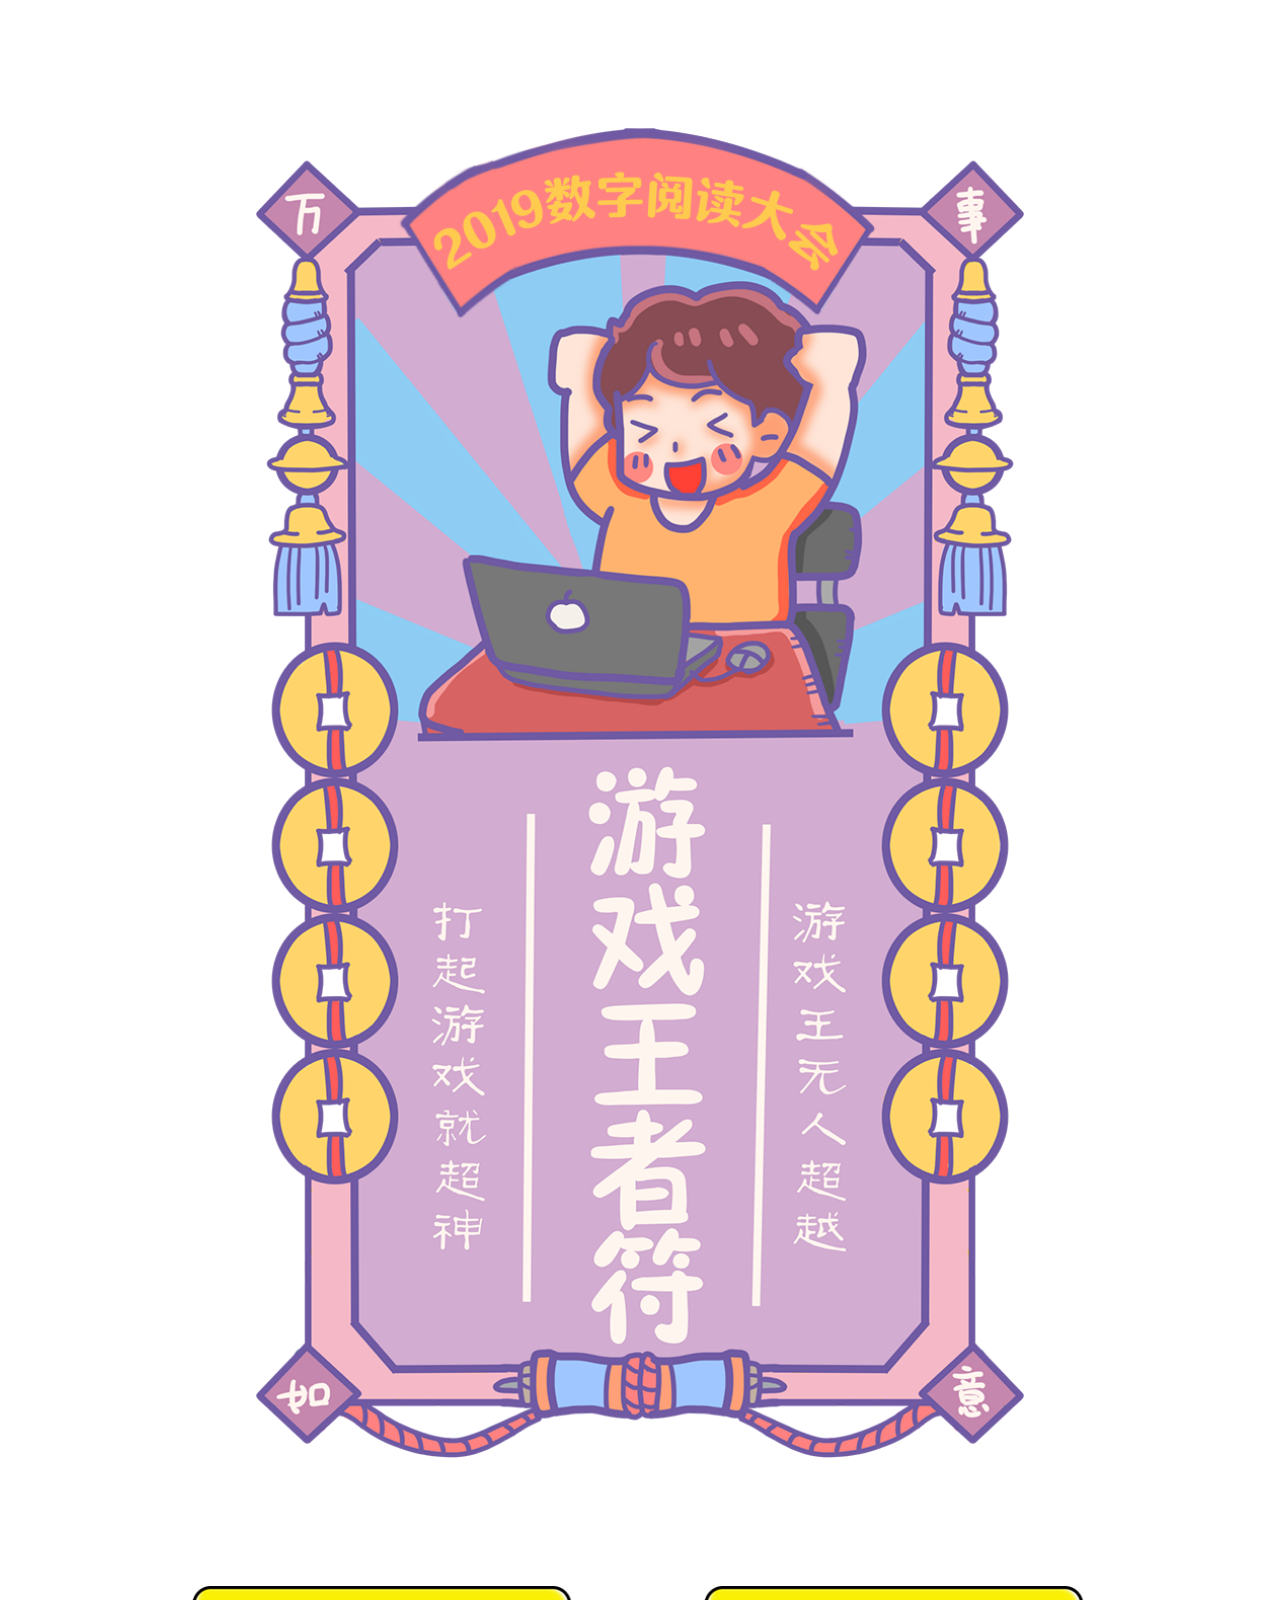
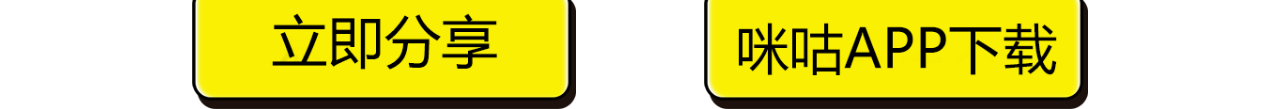
==== success.html @ 84133012 "灯芯" ====
<html>
	<head>
		<meta charset="UTF-8">
		<title>AR闯关赢好礼</title>
		<link rel="stylesheet" href="./css/reset.css" />
		<link rel="stylesheet" href="./css/style.css" />
	</head>
	<body style="background-color: #fff">
		<img src="./img/success.png" alt="你成功啦" class="sueecss-img" />
		<img src="./img/share_btn.png" alt="分享" class="share-btn" />
		<img src="./img/download_btn.png" alt="下载" class="download_btn" />
	</body>
</html>
---- css/style.css ----
* { touch-action: pan-y; } 
body {
	background-color: #f4f4f4;
}
.qr-canvas {
	position: absolute;
	width: 100%;
	display: none;
}
.qr-video {
	position: relative;
	width: 100%;
}
.model-3d {
	position: absolute;
	top: 0;
	left: 0;
	width: 100%;
	min-height: 300px;
	text-align: center;
	color: red;
	z-index: 100;
}

/*卡包*/
	.card-bag {
		position: absolute;
		bottom: 0;
		left: 0;
		width: 100%;
		height: 300px;
		overflow: hidden;
		background-color: #fff;
		border-top: 1px solid #999;
	}
	.left-img {
		position: relative;
		float: left;
		width: 16%;
		height: 100%;
		text-align: center;
	}
	.left-img img {
		width: 94%;
		vertical-align: middle;
		margin-top: 48px;
	}
	.right-card {
		position: relative;
		margin-left: 16%;
		height: 100%;
	}
	.right-card img{
		width: 18%;
		vertical-align: middle;
		margin-top: 2%;
	}
	.show-card {
		animation: showCard 1s;
	}

/*扫一扫*/
	 .sao {
	 	position: absolute;
	 	top: 0;
	 	left: 0;
	 	width: 100%;
	 	min-height: 300px;
	 	text-align: center;
	 	z-index: 10; 
	 }
	 .sao-img {
	 	position: relative;
	 	margin-top: 30%;
	 	margin-bottom: 12%;
	 }
	 .sao-img img {
	 	text-align: center;
	 	width: 50%;
	 }
	 .sao-img .line {
	 	position: absolute;
	    left: 50%;
	    margin-left: -25%;
	    top: 4px;
	 }
	 .sao-btn {
	 	text-align: center;
	 }
	 .sao-btn img {
	 	width: 40%;
	 }


/*卡片*/
	.move-card {
		position: absolute;
		top: 100%;
		z-index: 200;
		animation: cardMove 5s;
	}

	.way {
		position: absolute;
		top: 0;
		left: 0;
		width: 100%;
		z-index: 300;

	}
	.way-img {
		width: 90%;
		margin: 10% auto 0 auto;
		display: block;
	}
	.way-close {
		position: absolute;
		top: 8%;
		right: 3%;
		width: 80px;
	}
	.open-btn {
		position: absolute;
		top: 5px;
		left: 5px;
		width: 160px;
		height: 60px;
		border: 2px solid #ffc41d;
		line-height: 60px;
		text-align: center;
		z-index: 300;
		font-size: 28px;
		color: #ffc41d;
	}


/*成功页面*/
.sueecss-img {
	position: relative;
	width: 60%;
	margin: 10% 20%;
}
.share-btn, .download_btn {
	float: left;
	cursor: pointer;
	width: 30%;
}
.share-btn{
	margin: 0 10% 0 15%;
}


/**动画**/
@keyframes cardMove {
	0% {
		width: 0;
		height: 0;
		top: 30%;
		left: 50%;
	}
	50% {
		width: 30%;
		height: auto;
		top: 20%;
		left: 35%;
	}
	60% {
		width: 30%;
		height: auto;
		top: 20%;
		left: 35%;
	}
	85% {
		width: 20%;
		height: 20%;
		top: 70%;
		left: 10%;
	}
	100% {
		width: 0;
		height: 0;
		top: 90%;
		left: 7%;
	}
}

@keyframes showCard {
	from {opacity: 0;}
	to {
		opacity: 1;
	}
}
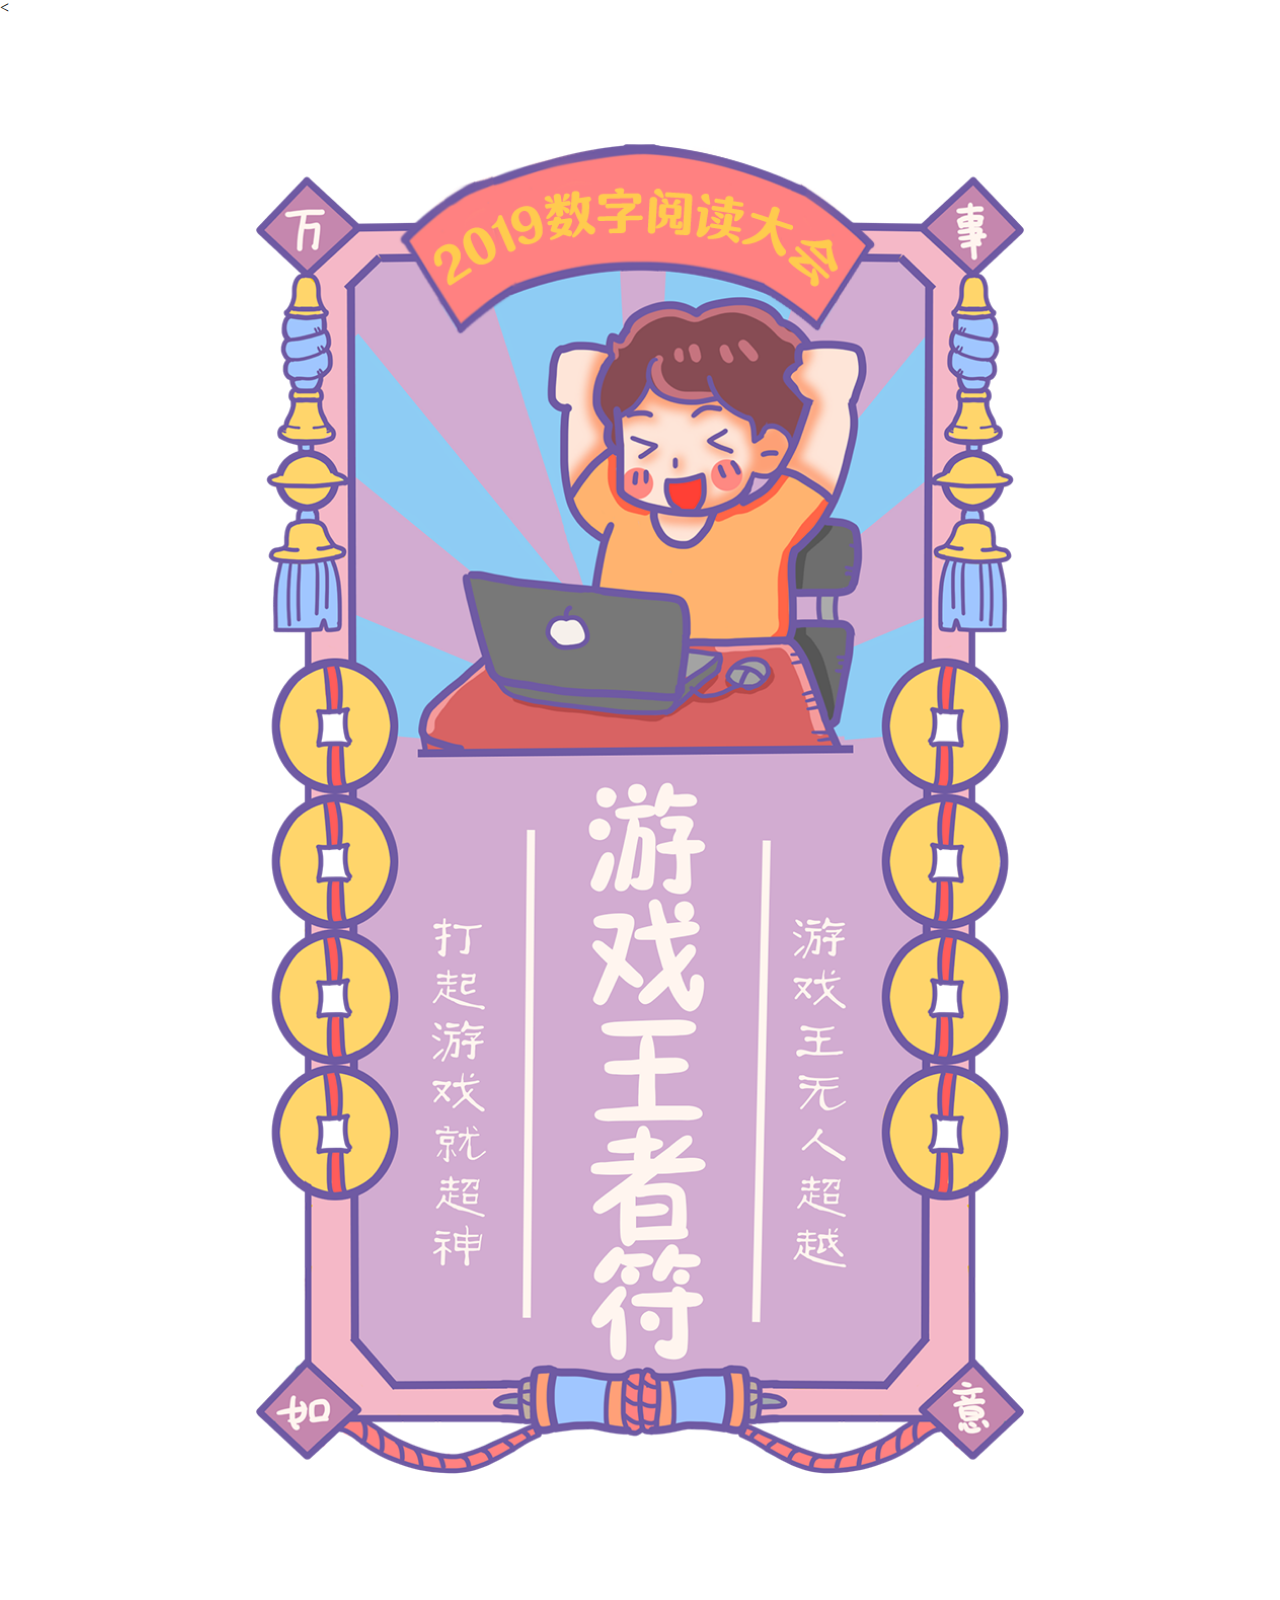
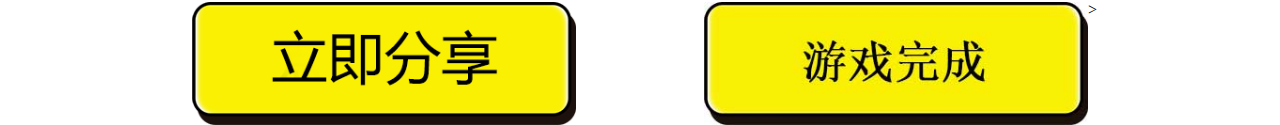
==== commit 4b42587a: "modify" ====
--- a/success.html
+++ b/success.html
@@ -4,10 +4,43 @@
 		<title>AR闯关赢好礼</title>
 		<link rel="stylesheet" href="./css/reset.css" />
 		<link rel="stylesheet" href="./css/style.css" />
+
+		<script type="text/javascript" src="js/jquery.min.js" ></script>
+
+		<<style type="text/css" media="screen">
+			.share-img {
+				position: absolute;
+				left: 0;
+				top: 0;
+				width: 100%;
+				height: 100%;
+				z-index: 100;
+				display: none;
+			}
+		</style>
 	</head>
 	<body style="background-color: #fff">
 		<img src="./img/success.png" alt="你成功啦" class="sueecss-img" />
-		<img src="./img/share_btn.png" alt="分享" class="share-btn" />
-		<img src="./img/download_btn.png" alt="下载" class="download_btn" />
+		<img src="./img/share_btn.png" alt="分享" id="shareBtn" class="share-btn" />
+		<img src="./img/success_btn.jpg" alt="完成" id="finished" class="download_btn" />
+
+		<img src="./img/share_bg.png" alt="分享" class="share-img"  id = "shareImg"/>
+			
+		</div>>
+
+		<script>
+			$(function() {
+				$("#finished").click(function() {
+					window.localStorage.removeItem("cardNum");
+					window.localStorage.removeItem("cardStr");
+				})
+				$("#shareBtn").click(function() {
+					$("#shareImg").show()
+				})
+				$("#shareImg").click(function() {
+					$("#shareImg").hide()
+				})
+			})
+		</script>
 	</body>
 </html>--- a/css/style.css
+++ b/css/style.css
@@ -10,6 +10,7 @@
 .qr-video {
 	position: relative;
 	width: 100%;
+	display: none;
 }
 .model-3d {
 	position: absolute;
@@ -83,6 +84,7 @@
 	    left: 50%;
 	    margin-left: -25%;
 	    top: 4px;
+	    opacity: 0;
 	 }
 	 .sao-btn {
 	 	text-align: center;
@@ -115,11 +117,24 @@
 	}
 	.way-close {
 		position: absolute;
-		top: 8%;
+		top: 4%;
 		right: 3%;
 		width: 80px;
 	}
 	.open-btn {
+		position: absolute;
+		top: 5px;
+		left: 200px;
+		width: 160px;
+		height: 60px;
+		border: 2px solid #ffc41d;
+		line-height: 60px;
+		text-align: center;
+		z-index: 300;
+		font-size: 28px;
+		color: #ffc41d;
+	}
+	.open-rule-btn {
 		position: absolute;
 		top: 5px;
 		left: 5px;
@@ -134,6 +149,14 @@
 	}
 
 
+.success-pop {
+	position: absolute;
+	top: 30%;
+	width: 80%;
+	left: 10%;
+	z-index: 400;
+	display: none;
+}
 /*成功页面*/
 .sueecss-img {
 	position: relative;
@@ -147,6 +170,24 @@
 }
 .share-btn{
 	margin: 0 10% 0 15%;
+}
+
+
+#label {
+	position: absolute;
+	z-index: 400;
+	width: 200px;
+	height: 200px;
+	background-color: red;
+}
+
+.timer {
+	position: absolute;
+	top: 35%;
+	left: 40%;
+	width: 20%;
+	z-index: 500;
+	display: none;
 }
 
 
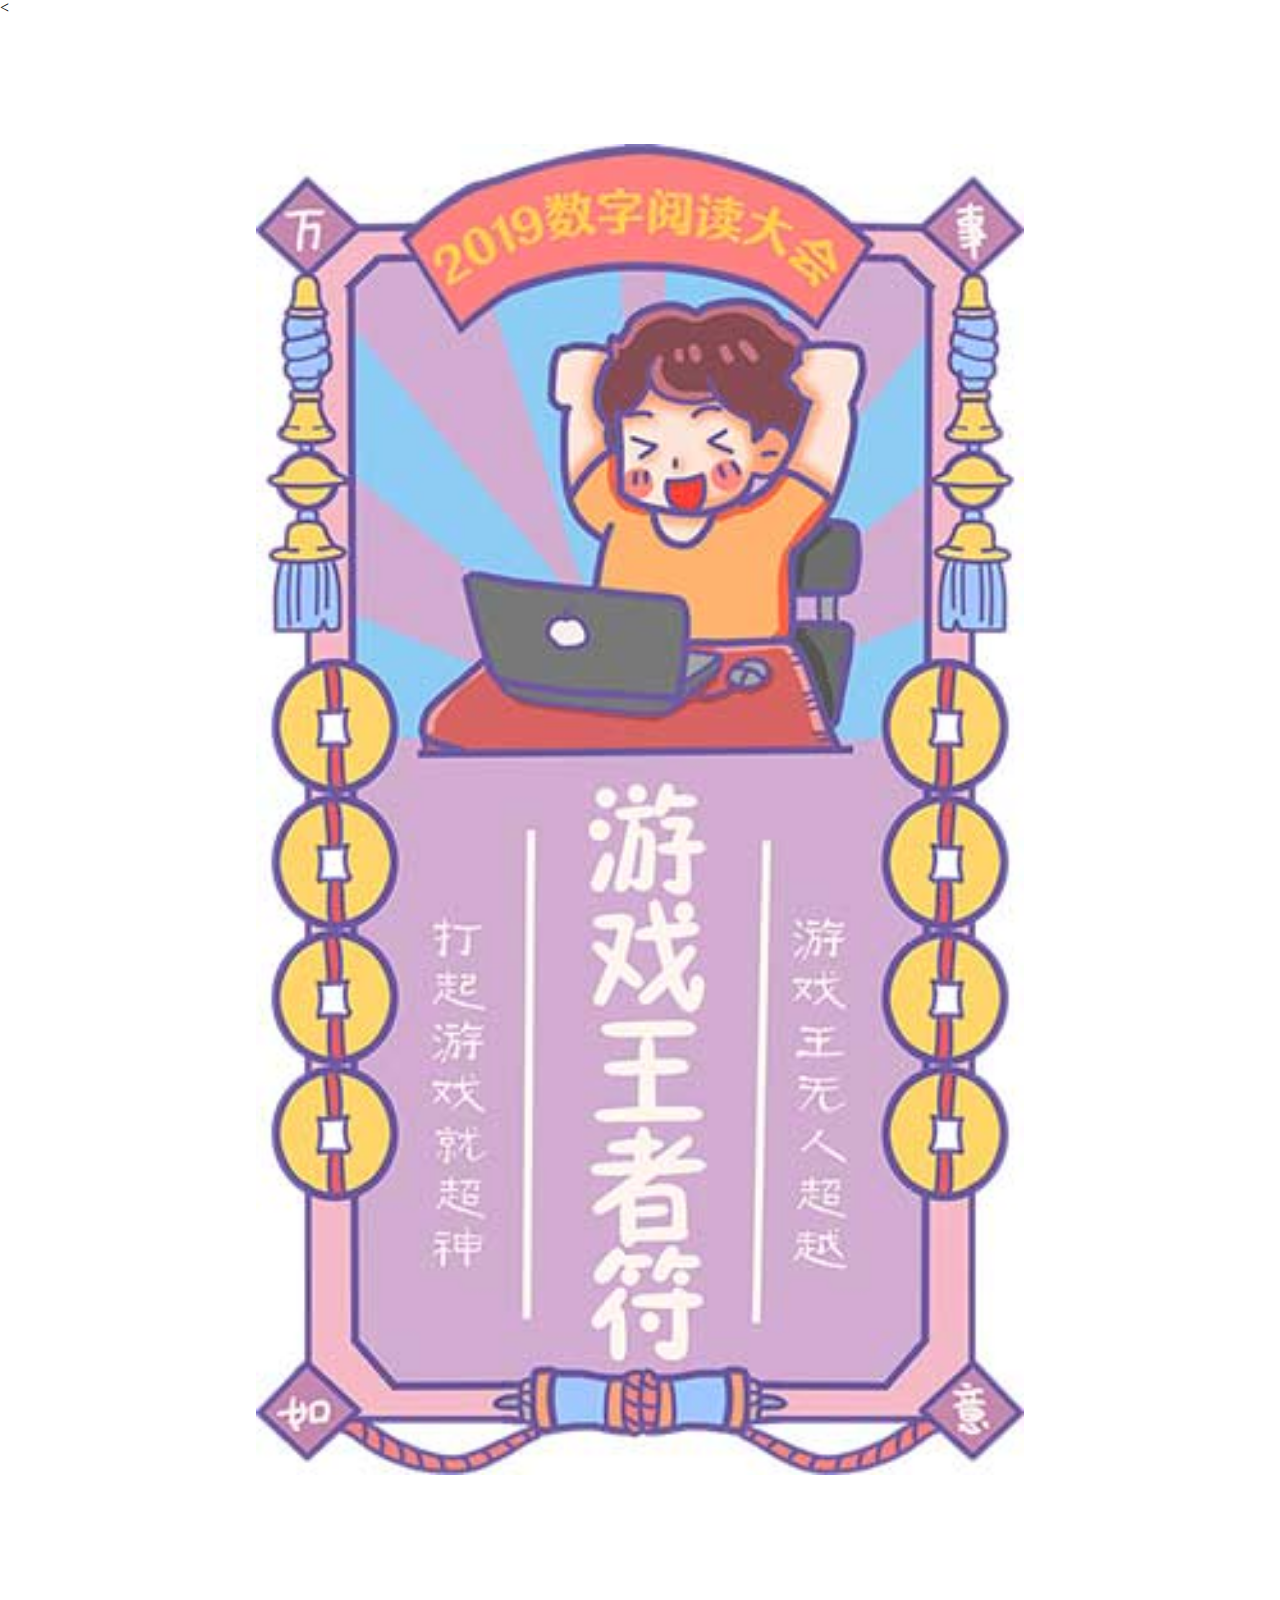
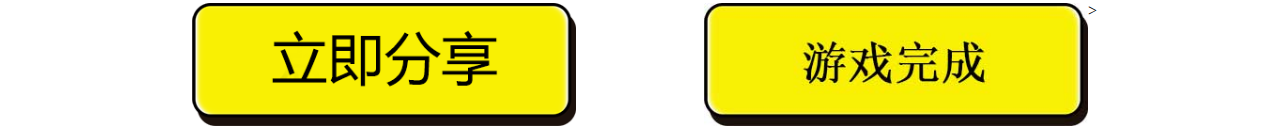
==== commit 7b31f545: "finish2" ====
--- a/success.html
+++ b/success.html
@@ -20,7 +20,7 @@
 		</style>
 	</head>
 	<body style="background-color: #fff">
-		<img src="./img/success.png" alt="你成功啦" class="sueecss-img" />
+		<img src="./img/success.jpg" alt="你成功啦" class="sueecss-img" />
 		<img src="./img/share_btn.png" alt="分享" id="shareBtn" class="share-btn" />
 		<img src="./img/success_btn.jpg" alt="完成" id="finished" class="download_btn" />
 
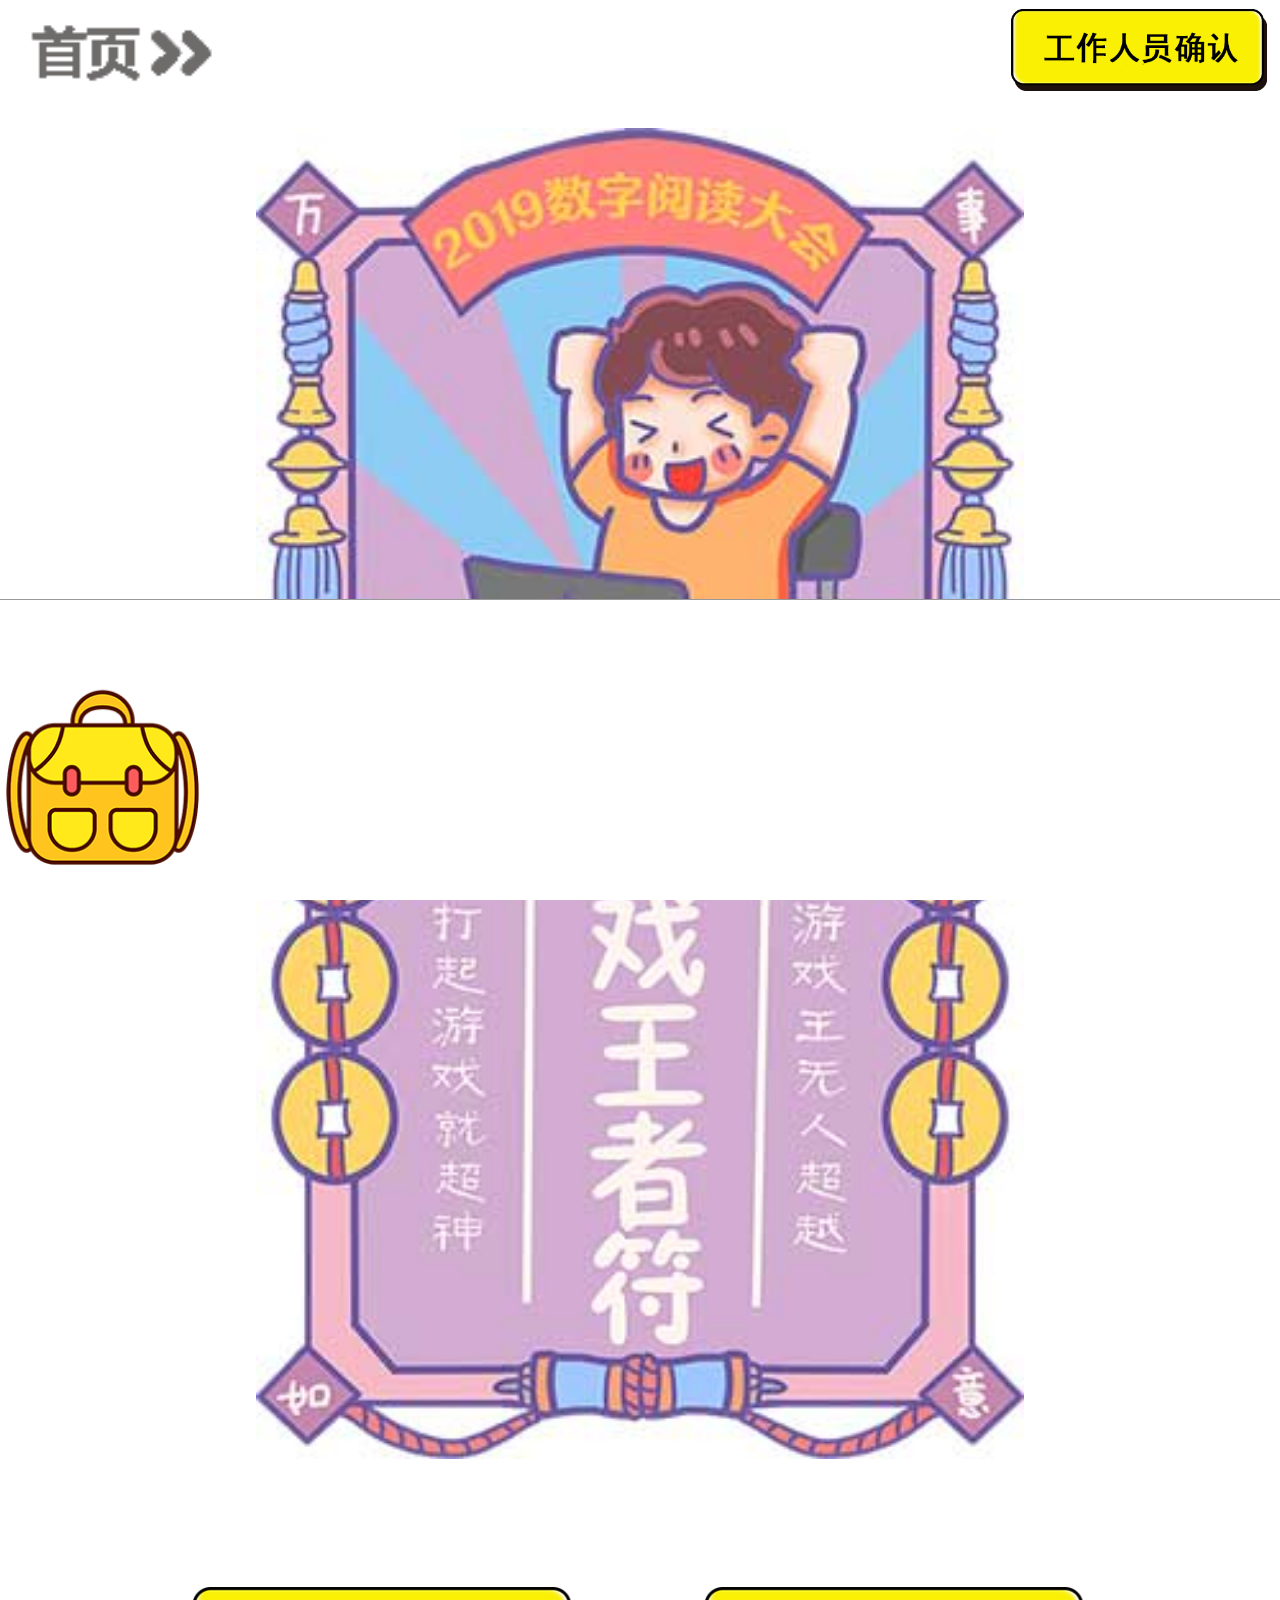
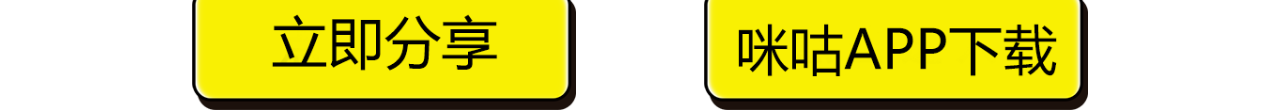
==== commit 8659d113: "update" ====
--- a/success.html
+++ b/success.html
@@ -7,7 +7,7 @@
 
 		<script type="text/javascript" src="js/jquery.min.js" ></script>
 
-		<<style type="text/css" media="screen">
+		<style type="text/css" media="screen">
 			.share-img {
 				position: absolute;
 				left: 0;
@@ -21,18 +21,32 @@
 	</head>
 	<body style="background-color: #fff">
 		<img src="./img/success.jpg" alt="你成功啦" class="sueecss-img" />
+
 		<img src="./img/share_btn.png" alt="分享" id="shareBtn" class="share-btn" />
-		<img src="./img/success_btn.jpg" alt="完成" id="finished" class="download_btn" />
+		<a href="http://wap.cmread.com/r/p/qz99.jsp?cm=M10200YR"><img src="./img/download_btn.png" alt="下载" id="downloadBtn" class="download_btn" /></a>
 
 		<img src="./img/share_bg.png" alt="分享" class="share-img"  id = "shareImg"/>
 			
-		</div>>
+		<img src="./img/confirm.png" alt="完成" id="finished" class="comfirm_btn" />
+
+		<a href="index.html"><img src="./img/home.png" alt="首页" id="homeBtn" class="home_btn" /></a>
+
+		<div id="cardBag" class="card-bag">
+			<div class="left-img"><img src="./img/bag_close.png" alt=""></div>
+			<div class="right-card">
+			</div>
+		</div>
 
 		<script>
 			$(function() {
+				showCard();
+
 				$("#finished").click(function() {
 					window.localStorage.removeItem("cardNum");
 					window.localStorage.removeItem("cardStr");
+					window.localStorage.removeItem("currentWay");
+					window.localStorage.removeItem("wayIndex");
+					$(".right-card").html('');
 				})
 				$("#shareBtn").click(function() {
 					$("#shareImg").show()
@@ -41,6 +55,23 @@
 					$("#shareImg").hide()
 				})
 			})
+
+
+			function showCard() {
+			    var cardStr = window.localStorage.getItem("cardStr") ? window.localStorage.getItem("cardStr") : '';
+
+			    if(cardStr) {
+			        var listText = '';
+			        var cardArr = cardStr.split(',');
+			        for (var i = 0; i < cardArr.length; i++) {
+			            listText += '<img src="./img/card'+cardArr[i]+'.png" alt="精灵卡片" class="card-img show-card" />';
+			        }
+			        $(".right-card").html(listText);
+			        if(cardArr.length === 5) {
+			            $("#susccessPop").show();
+			        }
+			    }
+			}
 		</script>
 	</body>
 </html>--- a/css/style.css
+++ b/css/style.css
@@ -6,11 +6,15 @@
 	position: absolute;
 	width: 100%;
 	display: none;
+	left: 0;
+	top: 0;
 }
 .qr-video {
 	position: relative;
 	width: 100%;
 	display: none;
+	left: 0;
+	top: 0;
 }
 .model-3d {
 	position: absolute;
@@ -87,10 +91,19 @@
 	    opacity: 0;
 	 }
 	 .sao-btn {
+	 	position: relative;
 	 	text-align: center;
 	 }
 	 .sao-btn img {
 	 	width: 40%;
+	 }
+	 .sao-btn input {
+	 	position: absolute;
+	 	top: 0;
+	 	left: 30%;
+	 	width: 40%;
+	 	height: 100%;
+	 	opacity: 0;
 	 }
 
 
@@ -171,7 +184,18 @@
 .share-btn{
 	margin: 0 10% 0 15%;
 }
-
+.comfirm_btn {
+	position: absolute;
+	right: 1%;
+	top: 1%;
+	width: 20%;
+}
+.home_btn {
+	position: absolute;
+	left: 1%;
+	top: 1%;
+	width: 17%;
+}
 
 #label {
 	position: absolute;
@@ -187,6 +211,18 @@
 	left: 40%;
 	width: 20%;
 	z-index: 500;
+	display: none;
+}
+.jl-show {
+	position: absolute;
+	top: 35%;
+	left: 30%;
+	width: 40%;
+	text-align: center;
+	z-index: 500;
+	font-size: 44px;
+	font-weight: bold;
+	color: #ffc41d;
 	display: none;
 }
 
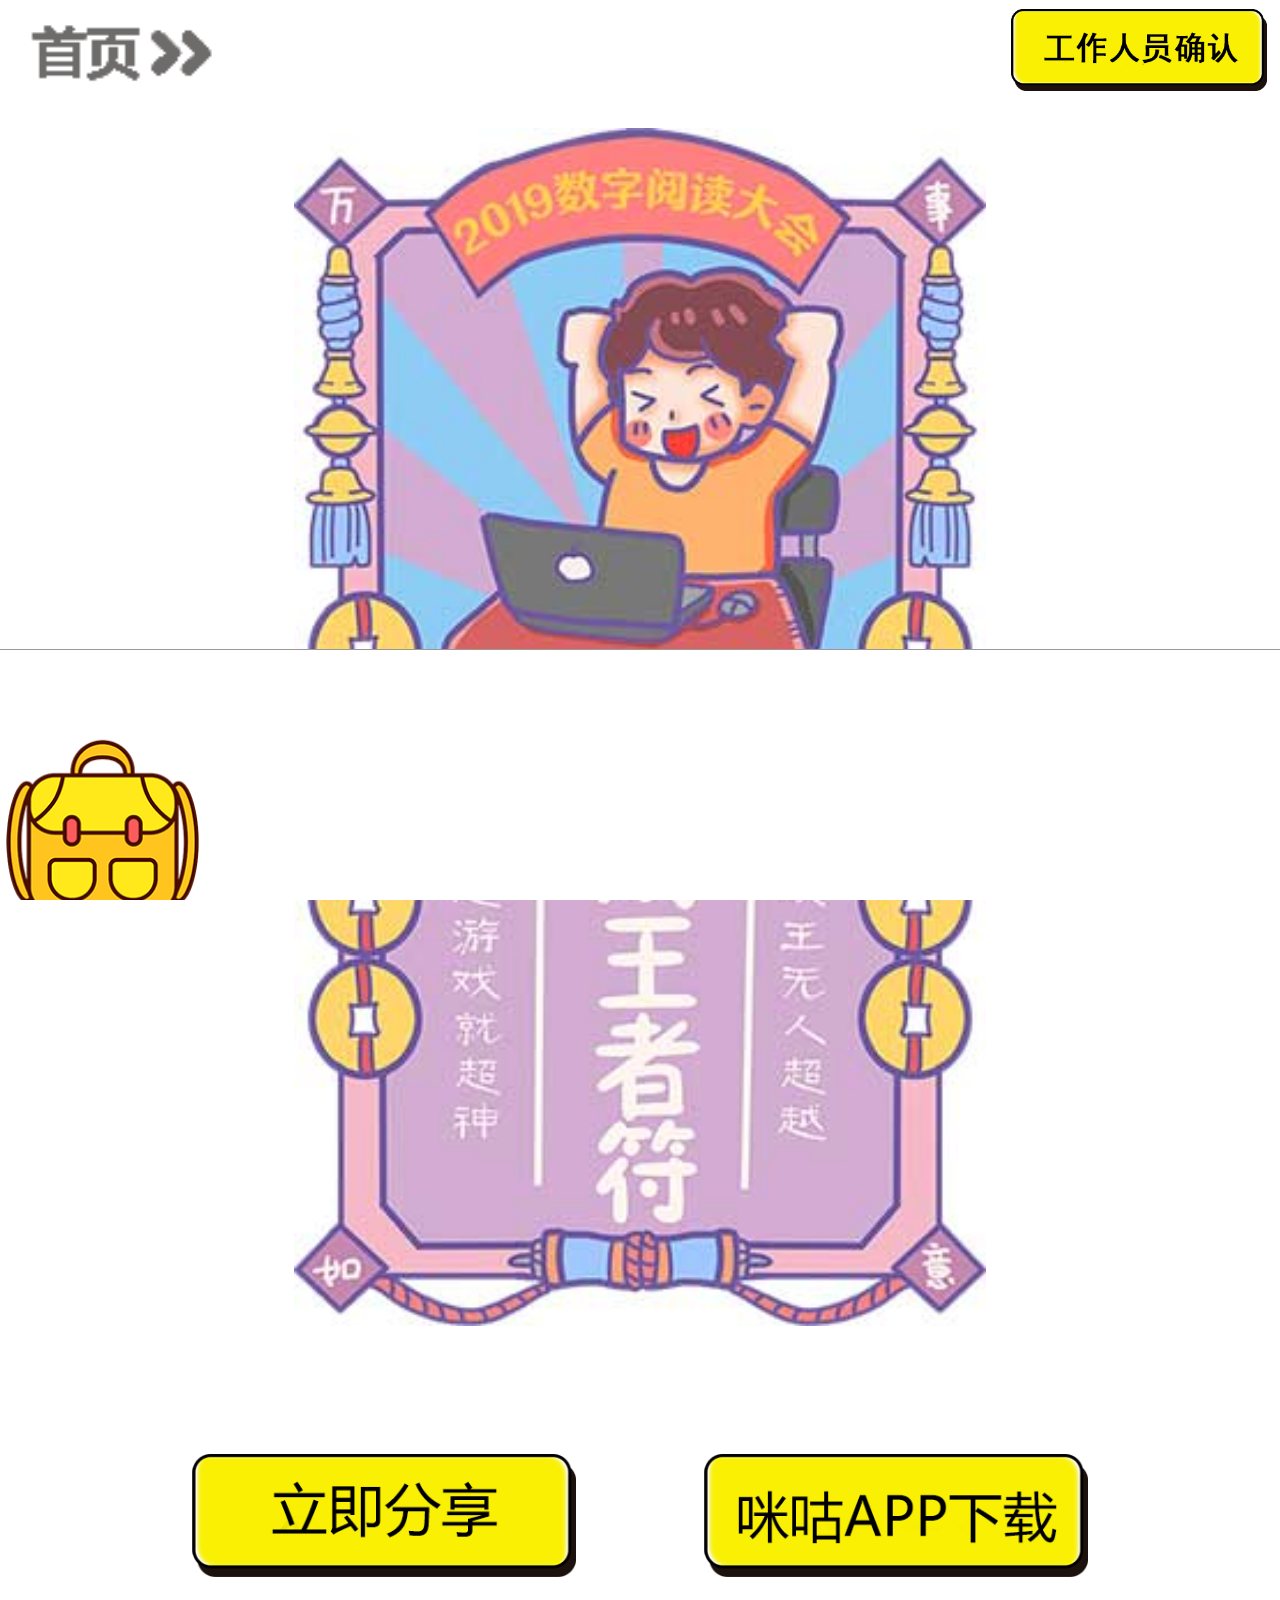
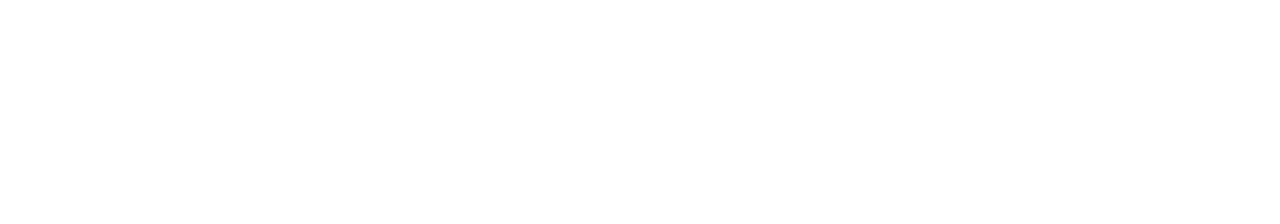
==== commit 5ebe6232: "update" ====
--- a/success.html
+++ b/success.html
@@ -8,6 +8,9 @@
 		<script type="text/javascript" src="js/jquery.min.js" ></script>
 
 		<style type="text/css" media="screen">
+			body {
+				padding-bottom: 370px;
+			}
 			.share-img {
 				position: absolute;
 				left: 0;
@@ -16,6 +19,9 @@
 				height: 100%;
 				z-index: 100;
 				display: none;
+			}
+			.card-bag {
+				height: 250px;
 			}
 		</style>
 	</head>
--- a/css/style.css
+++ b/css/style.css
@@ -29,7 +29,7 @@
 
 /*卡包*/
 	.card-bag {
-		position: absolute;
+		position: fixed;
 		bottom: 0;
 		left: 0;
 		width: 100%;
@@ -173,8 +173,8 @@
 /*成功页面*/
 .sueecss-img {
 	position: relative;
-	width: 60%;
-	margin: 10% 20%;
+	width: 54%;
+	margin: 10% 23%;
 }
 .share-btn, .download_btn {
 	float: left;
